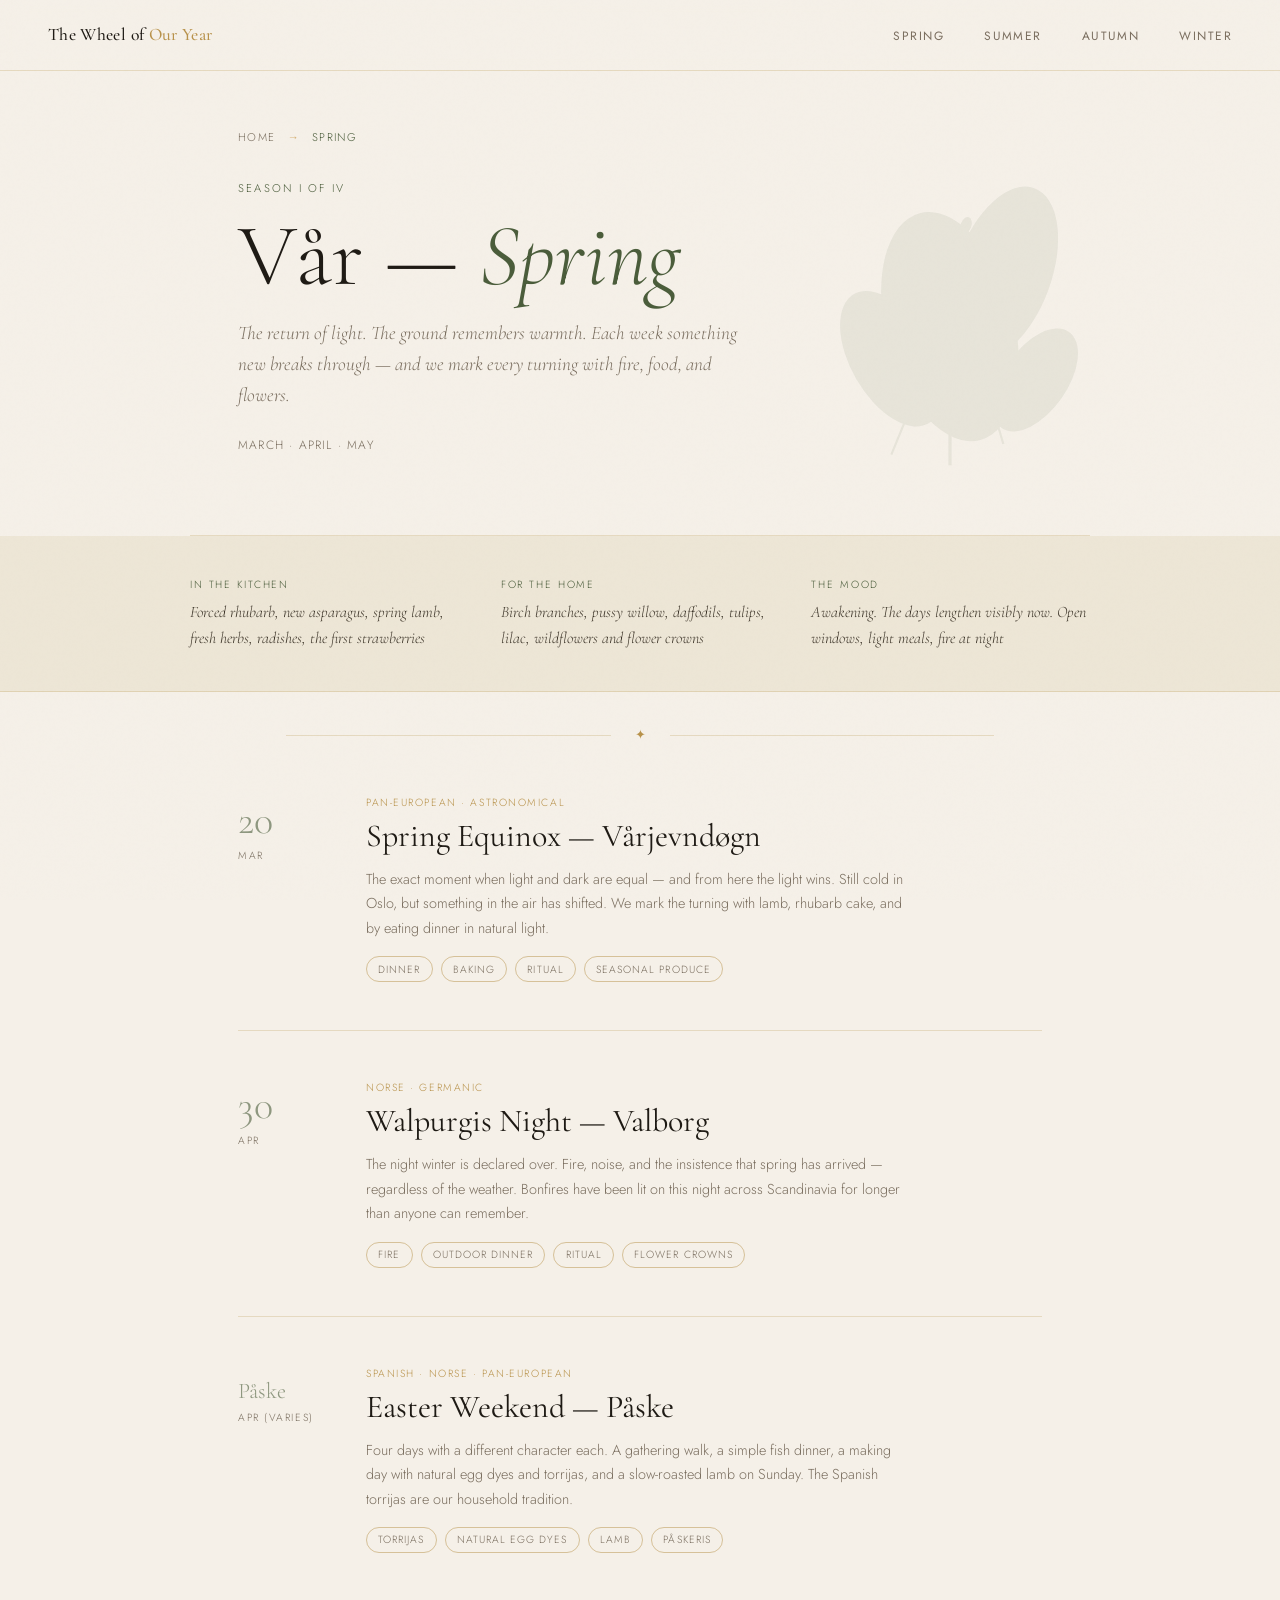
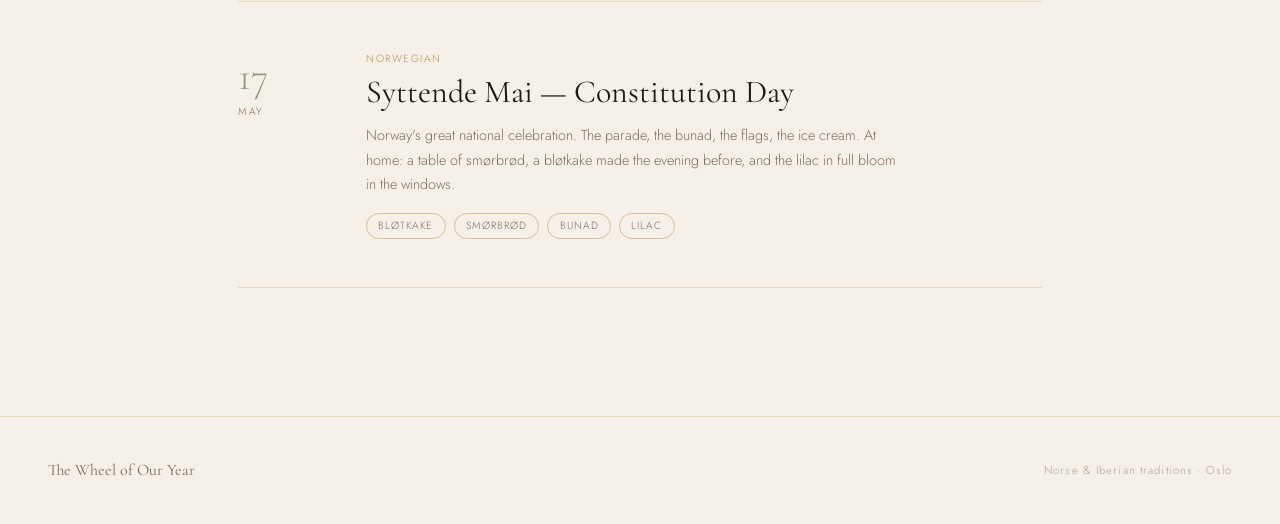
==== spring/index.html @ 8ba2bf14 "Original Claude files" ====
<!DOCTYPE html>
<html lang="en">
<head>
  <meta charset="UTF-8" />
  <meta name="viewport" content="width=device-width, initial-scale=1.0" />
  <title>Spring · The Wheel of Our Year</title>
  <link rel="stylesheet" href="../css/style.css" />
  <style>
    /* Spring colour overrides */
    :root {
      --season-color: #4A5C3A;
      --season-light: #7A9A62;
      --season-pale: #EEF3E8;
    }

    .season-hero { border-bottom: 1px solid var(--border); margin-bottom: 0; }
    .season-hero .season-label { color: var(--moss); }
    .season-hero h1 { color: var(--ink); }
    .season-hero h1 em { color: var(--moss); font-style: italic; }

    /* Botanical background accent */
    .hero-botanical {
      position: absolute;
      right: -20px;
      top: 60px;
      width: 320px;
      opacity: 0.08;
      pointer-events: none;
    }

    /* Season intro band */
    .season-intro-band {
      background: var(--parchment);
      border-bottom: 1px solid var(--border);
      padding: 2.5rem 3rem;
    }

    .season-intro-band-inner {
      max-width: 900px;
      margin: 0 auto;
      display: grid;
      grid-template-columns: 1fr 1fr 1fr;
      gap: 2rem;
    }

    .band-item {}

    .band-item-label {
      font-size: 0.65rem;
      letter-spacing: 0.18em;
      text-transform: uppercase;
      color: var(--moss);
      margin-bottom: 0.4rem;
      display: block;
    }

    .band-item-text {
      font-family: 'Cormorant Garamond', serif;
      font-size: 1rem;
      font-style: italic;
      color: var(--ink-soft);
      line-height: 1.6;
    }

    /* Celebrations list page-specific tweaks */
    .celebration-entry.upcoming .cel-title {
      color: var(--moss);
    }

    .celebration-entry .cel-date-day {
      color: var(--moss);
      opacity: 0.6;
    }

    /* Section divider with botanical */
    .section-divider {
      display: flex;
      align-items: center;
      justify-content: center;
      padding: 2rem 3rem 0;
      max-width: 900px;
      margin: 0 auto;
    }

    .section-divider-line {
      flex: 1;
      height: 1px;
      background: var(--border);
    }

    .section-divider-ornament {
      margin: 0 1.5rem;
      color: var(--gold);
      font-size: 0.8rem;
    }

    @media (max-width: 768px) {
      .season-intro-band { padding: 2rem 1.5rem; }
      .season-intro-band-inner { grid-template-columns: 1fr; gap: 1rem; }
      .hero-botanical { display: none; }
    }
  </style>
</head>
<body>

  <!-- Navigation -->
  <nav>
    <a href="../index.html" class="nav-logo">The Wheel of <span>Our Year</span></a>
    <ul class="nav-links">
      <li><a href="../spring/index.html">Spring</a></li>
      <li><a href="../summer/index.html">Summer</a></li>
      <li><a href="../autumn/index.html">Autumn</a></li>
      <li><a href="../winter/index.html">Winter</a></li>
    </ul>
  </nav>

  <!-- Season hero -->
  <div class="season-hero fade-up fade-up-1">
    <div class="breadcrumb" style="margin-bottom: 2rem;">
      <a href="../index.html">Home</a>
      <span>→</span>
      <span style="color: var(--moss);">Spring</span>
    </div>

    <span class="season-label">Season I of IV</span>
    <h1>Vår — <em>Spring</em></h1>
    <p class="season-desc">The return of light. The ground remembers warmth. Each week something new breaks through — and we mark every turning with fire, food, and flowers.</p>
    <p class="season-months-row">March · April · May</p>

    <!-- Botanical decoration: large spring leaves -->
    <svg class="hero-botanical" viewBox="0 0 300 400" xmlns="http://www.w3.org/2000/svg">
      <ellipse cx="150" cy="250" rx="60" ry="110" fill="#4A5C3A" transform="rotate(-15 150 250)"/>
      <ellipse cx="200" cy="200" rx="45" ry="85" fill="#4A5C3A" transform="rotate(20 200 200)"/>
      <ellipse cx="95" cy="280" rx="38" ry="70" fill="#4A5C3A" transform="rotate(-30 95 280)"/>
      <ellipse cx="230" cy="300" rx="30" ry="55" fill="#4A5C3A" transform="rotate(35 230 300)"/>
      <!-- Stems -->
      <line x1="150" y1="380" x2="150" y2="180" stroke="#4A5C3A" stroke-width="3"/>
      <line x1="200" y1="360" x2="165" y2="240" stroke="#4A5C3A" stroke-width="2"/>
      <line x1="95" y1="370" x2="140" y2="260" stroke="#4A5C3A" stroke-width="2"/>
      <!-- Small buds -->
      <ellipse cx="148" cy="175" rx="6" ry="10" fill="#4A5C3A"/>
      <ellipse cx="165" cy="155" rx="5" ry="8" fill="#4A5C3A" transform="rotate(20 165 155)"/>
      <ellipse cx="135" cy="165" rx="4" ry="7" fill="#4A5C3A" transform="rotate(-20 135 165)"/>
    </svg>
  </div>

  <!-- Info band -->
  <div class="season-intro-band fade-up fade-up-2">
    <div class="season-intro-band-inner">
      <div class="band-item">
        <span class="band-item-label">In the kitchen</span>
        <p class="band-item-text">Forced rhubarb, new asparagus, spring lamb, fresh herbs, radishes, the first strawberries</p>
      </div>
      <div class="band-item">
        <span class="band-item-label">For the home</span>
        <p class="band-item-text">Birch branches, pussy willow, daffodils, tulips, lilac, wildflowers and flower crowns</p>
      </div>
      <div class="band-item">
        <span class="band-item-label">The mood</span>
        <p class="band-item-text">Awakening. The days lengthen visibly now. Open windows, light meals, fire at night</p>
      </div>
    </div>
  </div>

  <!-- Celebrations list -->
  <div class="celebrations-list">

    <div class="section-divider fade-up fade-up-2">
      <div class="section-divider-line"></div>
      <span class="section-divider-ornament">✦</span>
      <div class="section-divider-line"></div>
    </div>

    <!-- Spring Equinox -->
    <a href="equinox.html" class="celebration-entry fade-up fade-up-3">
      <div class="cel-date-col">
        <span class="cel-date-day">20</span>
        <span class="cel-date-month">Mar</span>
      </div>
      <div class="cel-content">
        <span class="cel-origin">Pan-European · Astronomical</span>
        <h2 class="cel-title">Spring Equinox — Vårjevndøgn</h2>
        <p class="cel-description">The exact moment when light and dark are equal — and from here the light wins. Still cold in Oslo, but something in the air has shifted. We mark the turning with lamb, rhubarb cake, and by eating dinner in natural light.</p>
        <div class="cel-tags">
          <span class="cel-tag">Dinner</span>
          <span class="cel-tag">Baking</span>
          <span class="cel-tag">Ritual</span>
          <span class="cel-tag">Seasonal produce</span>
        </div>
      </div>
      <span class="cel-arrow">→</span>
    </a>

    <!-- Walpurgis -->
    <a href="walpurgis.html" class="celebration-entry fade-up fade-up-3">
      <div class="cel-date-col">
        <span class="cel-date-day">30</span>
        <span class="cel-date-month">Apr</span>
      </div>
      <div class="cel-content">
        <span class="cel-origin">Norse · Germanic</span>
        <h2 class="cel-title">Walpurgis Night — Valborg</h2>
        <p class="cel-description">The night winter is declared over. Fire, noise, and the insistence that spring has arrived — regardless of the weather. Bonfires have been lit on this night across Scandinavia for longer than anyone can remember.</p>
        <div class="cel-tags">
          <span class="cel-tag">Fire</span>
          <span class="cel-tag">Outdoor dinner</span>
          <span class="cel-tag">Ritual</span>
          <span class="cel-tag">Flower crowns</span>
        </div>
      </div>
      <span class="cel-arrow">→</span>
    </a>

    <!-- Easter -->
    <a href="easter.html" class="celebration-entry fade-up fade-up-4">
      <div class="cel-date-col">
        <span class="cel-date-day" style="font-size: 1.4rem; padding-top: 0.6rem;">Påske</span>
        <span class="cel-date-month">Apr (varies)</span>
      </div>
      <div class="cel-content">
        <span class="cel-origin">Spanish · Norse · Pan-European</span>
        <h2 class="cel-title">Easter Weekend — Påske</h2>
        <p class="cel-description">Four days with a different character each. A gathering walk, a simple fish dinner, a making day with natural egg dyes and torrijas, and a slow-roasted lamb on Sunday. The Spanish torrijas are our household tradition.</p>
        <div class="cel-tags">
          <span class="cel-tag">Torrijas</span>
          <span class="cel-tag">Natural egg dyes</span>
          <span class="cel-tag">Lamb</span>
          <span class="cel-tag">Påskeris</span>
        </div>
      </div>
      <span class="cel-arrow">→</span>
    </a>

    <!-- Syttende Mai -->
    <a href="syttende-mai.html" class="celebration-entry fade-up fade-up-4">
      <div class="cel-date-col">
        <span class="cel-date-day">17</span>
        <span class="cel-date-month">May</span>
      </div>
      <div class="cel-content">
        <span class="cel-origin">Norwegian</span>
        <h2 class="cel-title">Syttende Mai — Constitution Day</h2>
        <p class="cel-description">Norway's great national celebration. The parade, the bunad, the flags, the ice cream. At home: a table of smørbrød, a bløtkake made the evening before, and the lilac in full bloom in the windows.</p>
        <div class="cel-tags">
          <span class="cel-tag">Bløtkake</span>
          <span class="cel-tag">Smørbrød</span>
          <span class="cel-tag">Bunad</span>
          <span class="cel-tag">Lilac</span>
        </div>
      </div>
      <span class="cel-arrow">→</span>
    </a>

  </div>

  <!-- Footer -->
  <footer>
    <span class="footer-name">The Wheel of Our Year</span>
    <span class="footer-note">Norse & Iberian traditions · Oslo</span>
  </footer>

</body>
</html>
---- css/style.css ----
@import url('https://fonts.googleapis.com/css2?family=Cormorant+Garamond:ital,wght@0,300;0,400;0,500;0,600;1,300;1,400;1,500&family=Jost:wght@300;400;500&display=swap');

/* ── Variables ── */
:root {
  --cream: #F5F0E8;
  --parchment: #EDE6D6;
  --ink: #1E1A14;
  --ink-soft: #3D3529;
  --ink-muted: #7A6E5F;
  --gold: #B8924A;
  --gold-light: #D4AF72;
  --gold-pale: #F0E0B8;
  --moss: #4A5C3A;
  --rust: #8B4A2A;
  --midnight: #1A2433;
  --border: rgba(184, 146, 74, 0.25);
  --border-strong: rgba(184, 146, 74, 0.5);

  --font-display: 'Cormorant Garamond', Georgia, serif;
  --font-body: 'Jost', sans-serif;
}

/* ── Reset ── */
*, *::before, *::after { box-sizing: border-box; margin: 0; padding: 0; }
html { scroll-behavior: smooth; }

body {
  background-color: var(--cream);
  color: var(--ink);
  font-family: var(--font-body);
  font-weight: 300;
  font-size: 16px;
  line-height: 1.7;
  min-height: 100vh;
  overflow-x: hidden;
}

/* ── Noise texture overlay ── */
body::before {
  content: '';
  position: fixed;
  inset: 0;
  background-image: url("data:image/svg+xml,%3Csvg viewBox='0 0 256 256' xmlns='http://www.w3.org/2000/svg'%3E%3Cfilter id='noise'%3E%3CfeTurbulence type='fractalNoise' baseFrequency='0.9' numOctaves='4' stitchTiles='stitch'/%3E%3C/filter%3E%3Crect width='100%25' height='100%25' filter='url(%23noise)' opacity='0.04'/%3E%3C/svg%3E");
  pointer-events: none;
  z-index: 1000;
  opacity: 0.4;
}

/* ── Navigation ── */
nav {
  position: fixed;
  top: 0;
  left: 0;
  right: 0;
  z-index: 100;
  padding: 1.25rem 3rem;
  display: flex;
  align-items: center;
  justify-content: space-between;
  background: rgba(245, 240, 232, 0.88);
  backdrop-filter: blur(12px);
  border-bottom: 1px solid var(--border);
}

.nav-logo {
  font-family: var(--font-display);
  font-size: 1.1rem;
  font-weight: 500;
  color: var(--ink);
  text-decoration: none;
  letter-spacing: 0.02em;
}

.nav-logo span {
  color: var(--gold);
}

.nav-links {
  display: flex;
  gap: 2.5rem;
  list-style: none;
}

.nav-links a {
  font-family: var(--font-body);
  font-size: 0.75rem;
  font-weight: 400;
  letter-spacing: 0.12em;
  text-transform: uppercase;
  color: var(--ink-muted);
  text-decoration: none;
  transition: color 0.2s;
}

.nav-links a:hover { color: var(--gold); }

/* ── Page header ── */
.page-header {
  padding: 8rem 3rem 4rem;
  text-align: center;
  position: relative;
}

.page-header .eyebrow {
  font-family: var(--font-body);
  font-size: 0.7rem;
  letter-spacing: 0.18em;
  text-transform: uppercase;
  color: var(--gold);
  margin-bottom: 1rem;
  display: block;
}

.page-header h1 {
  font-family: var(--font-display);
  font-size: clamp(3rem, 8vw, 6rem);
  font-weight: 300;
  line-height: 1.05;
  color: var(--ink);
  margin-bottom: 1.5rem;
}

.page-header h1 em {
  font-style: italic;
  color: var(--gold);
}

.page-header .subtitle {
  font-family: var(--font-display);
  font-size: 1.15rem;
  font-style: italic;
  color: var(--ink-muted);
  font-weight: 300;
  max-width: 480px;
  margin: 0 auto;
}

/* ── Divider ornament ── */
.ornament {
  display: flex;
  align-items: center;
  justify-content: center;
  gap: 1rem;
  margin: 2rem 0;
  color: var(--gold);
  font-size: 0.7rem;
  letter-spacing: 0.2em;
}

.ornament::before,
.ornament::after {
  content: '';
  flex: 1;
  max-width: 120px;
  height: 1px;
  background: linear-gradient(to right, transparent, var(--gold-light));
}

.ornament::after {
  background: linear-gradient(to left, transparent, var(--gold-light));
}

/* ── Season cards (home page) ── */
.seasons-grid {
  display: grid;
  grid-template-columns: repeat(2, 1fr);
  gap: 0;
  max-width: 1200px;
  margin: 0 auto;
  padding: 0 3rem 6rem;
}

.season-card {
  position: relative;
  padding: 4rem 3.5rem;
  border: 1px solid var(--border);
  text-decoration: none;
  color: inherit;
  overflow: hidden;
  transition: background 0.4s;
  cursor: pointer;
  display: block;
}

.season-card::before {
  content: '';
  position: absolute;
  inset: 0;
  opacity: 0;
  transition: opacity 0.4s;
}

.season-card:hover::before { opacity: 1; }

.season-card.spring::before { background: rgba(74, 92, 58, 0.04); }
.season-card.summer::before { background: rgba(184, 146, 74, 0.06); }
.season-card.autumn::before { background: rgba(139, 74, 42, 0.06); }
.season-card.winter::before { background: rgba(26, 36, 51, 0.06); }

.season-card .season-number {
  font-family: var(--font-display);
  font-size: 5rem;
  font-weight: 300;
  color: var(--border);
  position: absolute;
  top: 1.5rem;
  right: 2rem;
  line-height: 1;
  transition: color 0.4s;
}

.season-card:hover .season-number { color: rgba(184, 146, 74, 0.2); }

.season-card .season-tag {
  font-size: 0.65rem;
  letter-spacing: 0.2em;
  text-transform: uppercase;
  margin-bottom: 1rem;
  display: block;
}

.season-card.spring .season-tag { color: var(--moss); }
.season-card.summer .season-tag { color: var(--gold); }
.season-card.autumn .season-tag { color: var(--rust); }
.season-card.winter .season-tag { color: var(--midnight); }

.season-card h2 {
  font-family: var(--font-display);
  font-size: 2.6rem;
  font-weight: 400;
  line-height: 1.1;
  margin-bottom: 1rem;
  transition: color 0.3s;
}

.season-card.spring h2 { color: var(--moss); }
.season-card.summer h2 { color: var(--ink); }
.season-card.autumn h2 { color: var(--rust); }
.season-card.winter h2 { color: var(--midnight); }

.season-card .season-months {
  font-size: 0.75rem;
  letter-spacing: 0.1em;
  color: var(--ink-muted);
  margin-bottom: 1.5rem;
  text-transform: uppercase;
}

.season-card .celebration-list {
  list-style: none;
  display: flex;
  flex-direction: column;
  gap: 0.4rem;
}

.season-card .celebration-list li {
  font-family: var(--font-display);
  font-size: 1rem;
  font-style: italic;
  color: var(--ink-soft);
  display: flex;
  align-items: center;
  gap: 0.6rem;
}

.season-card .celebration-list li::before {
  content: '—';
  color: var(--gold);
  font-style: normal;
  font-size: 0.8rem;
}

.season-card .card-arrow {
  margin-top: 2rem;
  font-size: 0.7rem;
  letter-spacing: 0.15em;
  text-transform: uppercase;
  color: var(--gold);
  display: flex;
  align-items: center;
  gap: 0.5rem;
  transition: gap 0.3s;
}

.season-card:hover .card-arrow { gap: 0.8rem; }

.season-card.current-season {
  background: var(--parchment);
  border-color: var(--border-strong);
}

.season-card.current-season .current-badge {
  position: absolute;
  top: 1.5rem;
  left: 3.5rem;
  font-size: 0.6rem;
  letter-spacing: 0.18em;
  text-transform: uppercase;
  color: var(--cream);
  background: var(--gold);
  padding: 0.25rem 0.75rem;
  border-radius: 20px;
}

/* ── Next celebration banner ── */
.next-celebration {
  max-width: 1200px;
  margin: 0 auto 3rem;
  padding: 0 3rem;
}

.next-celebration-inner {
  background: var(--ink);
  color: var(--cream);
  padding: 2.5rem 3.5rem;
  display: flex;
  align-items: center;
  justify-content: space-between;
  gap: 2rem;
  position: relative;
  overflow: hidden;
}

.next-celebration-inner::before {
  content: '';
  position: absolute;
  top: -40px;
  right: -40px;
  width: 200px;
  height: 200px;
  border-radius: 50%;
  background: rgba(184, 146, 74, 0.08);
}

.next-label {
  font-size: 0.65rem;
  letter-spacing: 0.2em;
  text-transform: uppercase;
  color: var(--gold);
  margin-bottom: 0.5rem;
  display: block;
}

.next-name {
  font-family: var(--font-display);
  font-size: 2rem;
  font-weight: 400;
  line-height: 1.1;
  margin-bottom: 0.3rem;
}

.next-date {
  font-size: 0.85rem;
  color: rgba(245, 240, 232, 0.55);
  letter-spacing: 0.05em;
}

.next-days {
  text-align: right;
  flex-shrink: 0;
}

.next-days .days-number {
  font-family: var(--font-display);
  font-size: 4rem;
  font-weight: 300;
  color: var(--gold);
  line-height: 1;
  display: block;
}

.next-days .days-label {
  font-size: 0.7rem;
  letter-spacing: 0.15em;
  text-transform: uppercase;
  color: rgba(245, 240, 232, 0.5);
}

.next-link {
  display: inline-flex;
  align-items: center;
  gap: 0.5rem;
  margin-top: 1rem;
  font-size: 0.7rem;
  letter-spacing: 0.15em;
  text-transform: uppercase;
  color: var(--gold);
  text-decoration: none;
  transition: gap 0.3s;
}

.next-link:hover { gap: 0.8rem; }

/* ── Season page celebrations list ── */
.celebrations-list {
  max-width: 900px;
  margin: 0 auto;
  padding: 0 3rem 8rem;
}

.celebration-entry {
  display: grid;
  grid-template-columns: 80px 1fr;
  gap: 0 3rem;
  padding: 3rem 0;
  border-bottom: 1px solid var(--border);
  text-decoration: none;
  color: inherit;
  position: relative;
  transition: padding-left 0.3s;
}

.celebration-entry:hover { padding-left: 0.5rem; }

.celebration-entry:first-child { border-top: 1px solid var(--border); }

.cel-date-col {
  padding-top: 0.35rem;
}

.cel-date-day {
  font-family: var(--font-display);
  font-size: 2.5rem;
  font-weight: 300;
  color: var(--gold-light);
  line-height: 1;
  display: block;
}

.cel-date-month {
  font-size: 0.65rem;
  letter-spacing: 0.15em;
  text-transform: uppercase;
  color: var(--ink-muted);
}

.cel-content {}

.cel-origin {
  font-size: 0.65rem;
  letter-spacing: 0.15em;
  text-transform: uppercase;
  color: var(--gold);
  margin-bottom: 0.4rem;
  display: block;
}

.cel-title {
  font-family: var(--font-display);
  font-size: 2rem;
  font-weight: 400;
  line-height: 1.15;
  margin-bottom: 0.75rem;
  color: var(--ink);
}

.cel-description {
  font-size: 0.9rem;
  color: var(--ink-muted);
  line-height: 1.7;
  max-width: 540px;
  margin-bottom: 1rem;
}

.cel-tags {
  display: flex;
  gap: 0.5rem;
  flex-wrap: wrap;
}

.cel-tag {
  font-size: 0.65rem;
  letter-spacing: 0.1em;
  text-transform: uppercase;
  padding: 0.2rem 0.7rem;
  border: 1px solid var(--border-strong);
  color: var(--ink-muted);
  border-radius: 20px;
}

.cel-arrow {
  position: absolute;
  right: 0;
  top: 50%;
  transform: translateY(-50%);
  font-size: 1.2rem;
  color: var(--gold);
  opacity: 0;
  transition: opacity 0.3s, right 0.3s;
}

.celebration-entry:hover .cel-arrow {
  opacity: 1;
  right: -0.3rem;
}

/* ── Season page header ── */
.season-hero {
  padding: 8rem 3rem 5rem;
  max-width: 900px;
  margin: 0 auto;
  position: relative;
}

.season-hero .back-link {
  display: inline-flex;
  align-items: center;
  gap: 0.5rem;
  font-size: 0.7rem;
  letter-spacing: 0.15em;
  text-transform: uppercase;
  color: var(--ink-muted);
  text-decoration: none;
  margin-bottom: 3rem;
  transition: color 0.2s, gap 0.3s;
}

.season-hero .back-link:hover { color: var(--gold); gap: 0.7rem; }

.season-hero .season-label {
  font-size: 0.7rem;
  letter-spacing: 0.2em;
  text-transform: uppercase;
  margin-bottom: 0.75rem;
  display: block;
}

.season-hero h1 {
  font-family: var(--font-display);
  font-size: clamp(3.5rem, 7vw, 5.5rem);
  font-weight: 300;
  line-height: 1.05;
  margin-bottom: 1rem;
}

.season-hero .season-desc {
  font-family: var(--font-display);
  font-size: 1.2rem;
  font-style: italic;
  color: var(--ink-muted);
  max-width: 520px;
  line-height: 1.6;
  margin-bottom: 1.5rem;
}

.season-hero .season-months-row {
  font-size: 0.75rem;
  letter-spacing: 0.1em;
  text-transform: uppercase;
  color: var(--ink-muted);
}

/* ── SVG botanical decorations ── */
.botanical {
  position: absolute;
  pointer-events: none;
  opacity: 0.18;
}

/* ── Breadcrumb ── */
.breadcrumb {
  font-size: 0.7rem;
  letter-spacing: 0.12em;
  text-transform: uppercase;
  color: var(--ink-muted);
  display: flex;
  align-items: center;
  gap: 0.75rem;
}

.breadcrumb a {
  color: var(--ink-muted);
  text-decoration: none;
  transition: color 0.2s;
}

.breadcrumb a:hover { color: var(--gold); }

.breadcrumb span { color: var(--gold-light); }

/* ── Footer ── */
footer {
  border-top: 1px solid var(--border);
  padding: 2.5rem 3rem;
  display: flex;
  align-items: center;
  justify-content: space-between;
}

footer .footer-name {
  font-family: var(--font-display);
  font-size: 1rem;
  font-weight: 400;
  color: var(--ink-muted);
}

footer .footer-note {
  font-size: 0.7rem;
  letter-spacing: 0.1em;
  color: var(--ink-muted);
  opacity: 0.6;
}

/* ── Animations ── */
@keyframes fadeUp {
  from { opacity: 0; transform: translateY(24px); }
  to { opacity: 1; transform: translateY(0); }
}

.fade-up {
  opacity: 0;
  animation: fadeUp 0.8s ease forwards;
}

.fade-up-1 { animation-delay: 0.1s; }
.fade-up-2 { animation-delay: 0.25s; }
.fade-up-3 { animation-delay: 0.4s; }
.fade-up-4 { animation-delay: 0.55s; }
.fade-up-5 { animation-delay: 0.7s; }

/* ── Responsive ── */
@media (max-width: 768px) {
  nav { padding: 1rem 1.5rem; }
  .nav-links { display: none; }
  .seasons-grid { grid-template-columns: 1fr; padding: 0 1.5rem 4rem; }
  .season-card { padding: 2.5rem 2rem; }
  .next-celebration { padding: 0 1.5rem; }
  .next-celebration-inner { flex-direction: column; align-items: flex-start; padding: 2rem; }
  .next-days { text-align: left; }
  .page-header { padding: 6rem 1.5rem 3rem; }
  .celebrations-list { padding: 0 1.5rem 5rem; }
  .season-hero { padding: 6rem 1.5rem 3rem; }
  .celebration-entry { grid-template-columns: 60px 1fr; gap: 0 1.5rem; }
  footer { flex-direction: column; gap: 0.5rem; text-align: center; padding: 2rem 1.5rem; }
}
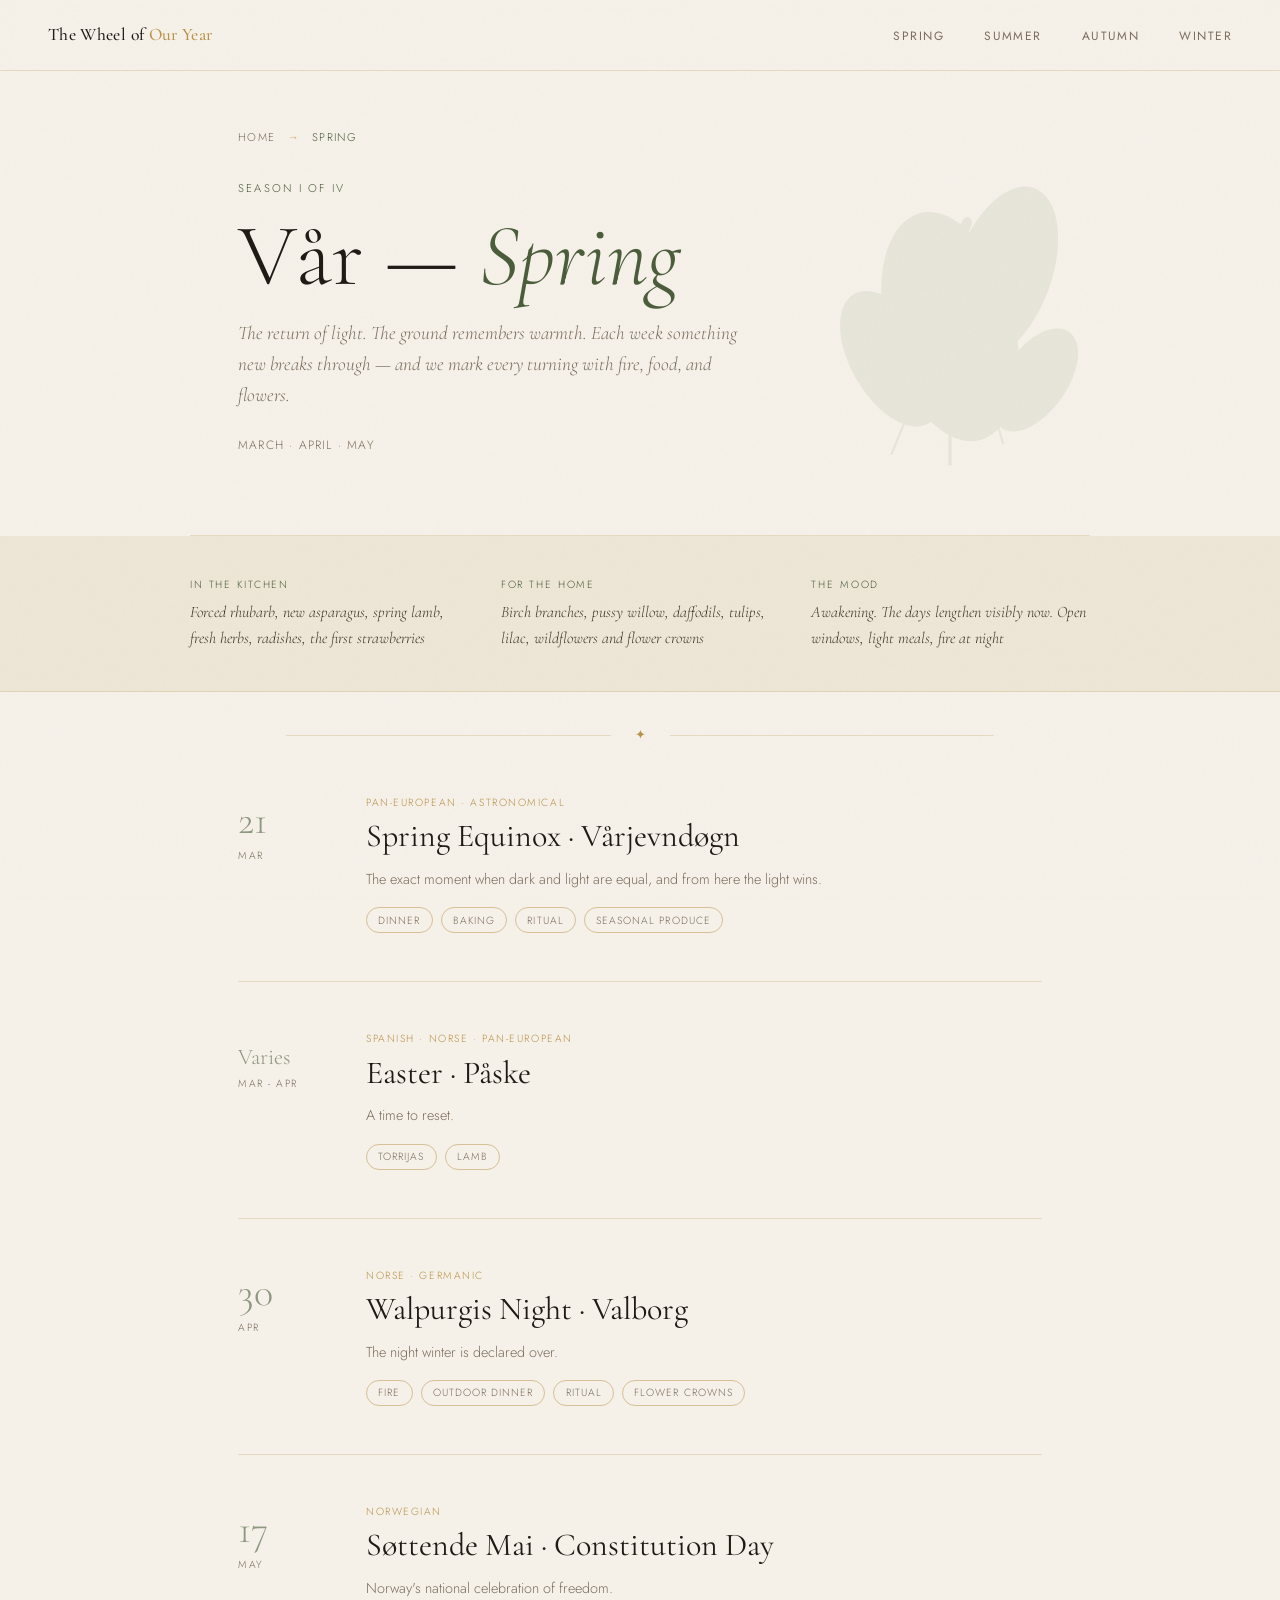
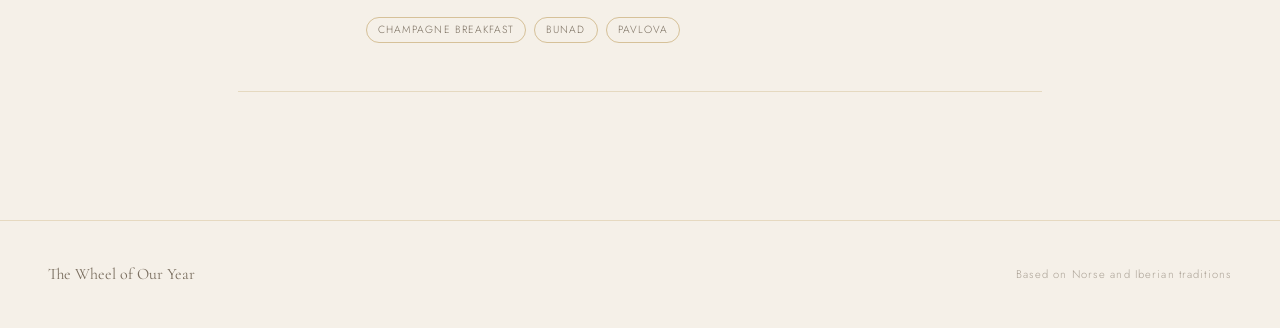
==== commit 2610eb48: "Update index.html" ====
--- a/spring/index.html
+++ b/spring/index.html
@@ -174,13 +174,13 @@
     <!-- Spring Equinox -->
     <a href="equinox.html" class="celebration-entry fade-up fade-up-3">
       <div class="cel-date-col">
-        <span class="cel-date-day">20</span>
+        <span class="cel-date-day">21</span>
         <span class="cel-date-month">Mar</span>
       </div>
       <div class="cel-content">
         <span class="cel-origin">Pan-European · Astronomical</span>
-        <h2 class="cel-title">Spring Equinox — Vårjevndøgn</h2>
-        <p class="cel-description">The exact moment when light and dark are equal — and from here the light wins. Still cold in Oslo, but something in the air has shifted. We mark the turning with lamb, rhubarb cake, and by eating dinner in natural light.</p>
+        <h2 class="cel-title">Spring Equinox · Vårjevndøgn</h2>
+        <p class="cel-description">The exact moment when dark and light are equal, and from here the light wins.</p>
         <div class="cel-tags">
           <span class="cel-tag">Dinner</span>
           <span class="cel-tag">Baking</span>
@@ -191,6 +191,24 @@
       <span class="cel-arrow">→</span>
     </a>
 
+    <!-- Easter -->
+    <a href="easter.html" class="celebration-entry fade-up fade-up-4">
+      <div class="cel-date-col">
+        <span class="cel-date-day" style="font-size: 1.4rem; padding-top: 0.6rem;">Varies</span>
+        <span class="cel-date-month">Mar - Apr</span>
+      </div>
+      <div class="cel-content">
+        <span class="cel-origin">Spanish · Norse · Pan-European</span>
+        <h2 class="cel-title">Easter · Påske</h2>
+        <p class="cel-description">A time to reset.</p>
+        <div class="cel-tags">
+          <span class="cel-tag">Torrijas</span>
+          <span class="cel-tag">Lamb</span>
+        </div>
+      </div>
+      <span class="cel-arrow">→</span>
+    </a>
+    
     <!-- Walpurgis -->
     <a href="walpurgis.html" class="celebration-entry fade-up fade-up-3">
       <div class="cel-date-col">
@@ -199,8 +217,8 @@
       </div>
       <div class="cel-content">
         <span class="cel-origin">Norse · Germanic</span>
-        <h2 class="cel-title">Walpurgis Night — Valborg</h2>
-        <p class="cel-description">The night winter is declared over. Fire, noise, and the insistence that spring has arrived — regardless of the weather. Bonfires have been lit on this night across Scandinavia for longer than anyone can remember.</p>
+        <h2 class="cel-title">Walpurgis Night · Valborg</h2>
+        <p class="cel-description">The night winter is declared over.</p>
         <div class="cel-tags">
           <span class="cel-tag">Fire</span>
           <span class="cel-tag">Outdoor dinner</span>
@@ -211,26 +229,6 @@
       <span class="cel-arrow">→</span>
     </a>
 
-    <!-- Easter -->
-    <a href="easter.html" class="celebration-entry fade-up fade-up-4">
-      <div class="cel-date-col">
-        <span class="cel-date-day" style="font-size: 1.4rem; padding-top: 0.6rem;">Påske</span>
-        <span class="cel-date-month">Apr (varies)</span>
-      </div>
-      <div class="cel-content">
-        <span class="cel-origin">Spanish · Norse · Pan-European</span>
-        <h2 class="cel-title">Easter Weekend — Påske</h2>
-        <p class="cel-description">Four days with a different character each. A gathering walk, a simple fish dinner, a making day with natural egg dyes and torrijas, and a slow-roasted lamb on Sunday. The Spanish torrijas are our household tradition.</p>
-        <div class="cel-tags">
-          <span class="cel-tag">Torrijas</span>
-          <span class="cel-tag">Natural egg dyes</span>
-          <span class="cel-tag">Lamb</span>
-          <span class="cel-tag">Påskeris</span>
-        </div>
-      </div>
-      <span class="cel-arrow">→</span>
-    </a>
-
     <!-- Syttende Mai -->
     <a href="syttende-mai.html" class="celebration-entry fade-up fade-up-4">
       <div class="cel-date-col">
@@ -239,13 +237,12 @@
       </div>
       <div class="cel-content">
         <span class="cel-origin">Norwegian</span>
-        <h2 class="cel-title">Syttende Mai — Constitution Day</h2>
-        <p class="cel-description">Norway's great national celebration. The parade, the bunad, the flags, the ice cream. At home: a table of smørbrød, a bløtkake made the evening before, and the lilac in full bloom in the windows.</p>
-        <div class="cel-tags">
-          <span class="cel-tag">Bløtkake</span>
-          <span class="cel-tag">Smørbrød</span>
+        <h2 class="cel-title">Søttende Mai · Constitution Day</h2>
+        <p class="cel-description">Norway's national celebration of freedom.</p>
+        <div class="cel-tags">
+          <span class="cel-tag">Champagne breakfast</span>
           <span class="cel-tag">Bunad</span>
-          <span class="cel-tag">Lilac</span>
+          <span class="cel-tag">Pavlova</span>
         </div>
       </div>
       <span class="cel-arrow">→</span>
@@ -256,7 +253,7 @@
   <!-- Footer -->
   <footer>
     <span class="footer-name">The Wheel of Our Year</span>
-    <span class="footer-note">Norse & Iberian traditions · Oslo</span>
+    <span class="footer-note">Based on Norse and Iberian traditions</span>
   </footer>
 
 </body>
--- a/css/style.css
+++ b/css/style.css
@@ -11,6 +11,7 @@
   --gold-light: #D4AF72;
   --gold-pale: #F0E0B8;
   --moss: #4A5C3A;
+  --pastel-green: #B7E585;
   --rust: #8B4A2A;
   --midnight: #1A2433;
   --border: rgba(184, 146, 74, 0.25);
@@ -192,7 +193,7 @@
 
 .season-card:hover::before { opacity: 1; }
 
-.season-card.spring::before { background: rgba(74, 92, 58, 0.04); }
+.season-card.spring::before { background: rgba(213, 240, 183, 0.04); }
 .season-card.summer::before { background: rgba(184, 146, 74, 0.06); }
 .season-card.autumn::before { background: rgba(139, 74, 42, 0.06); }
 .season-card.winter::before { background: rgba(26, 36, 51, 0.06); }
@@ -310,7 +311,7 @@
 }
 
 .next-celebration-inner {
-  background: var(--ink);
+  background: var(--gold);
   color: var(--cream);
   padding: 2.5rem 3.5rem;
   display: flex;
